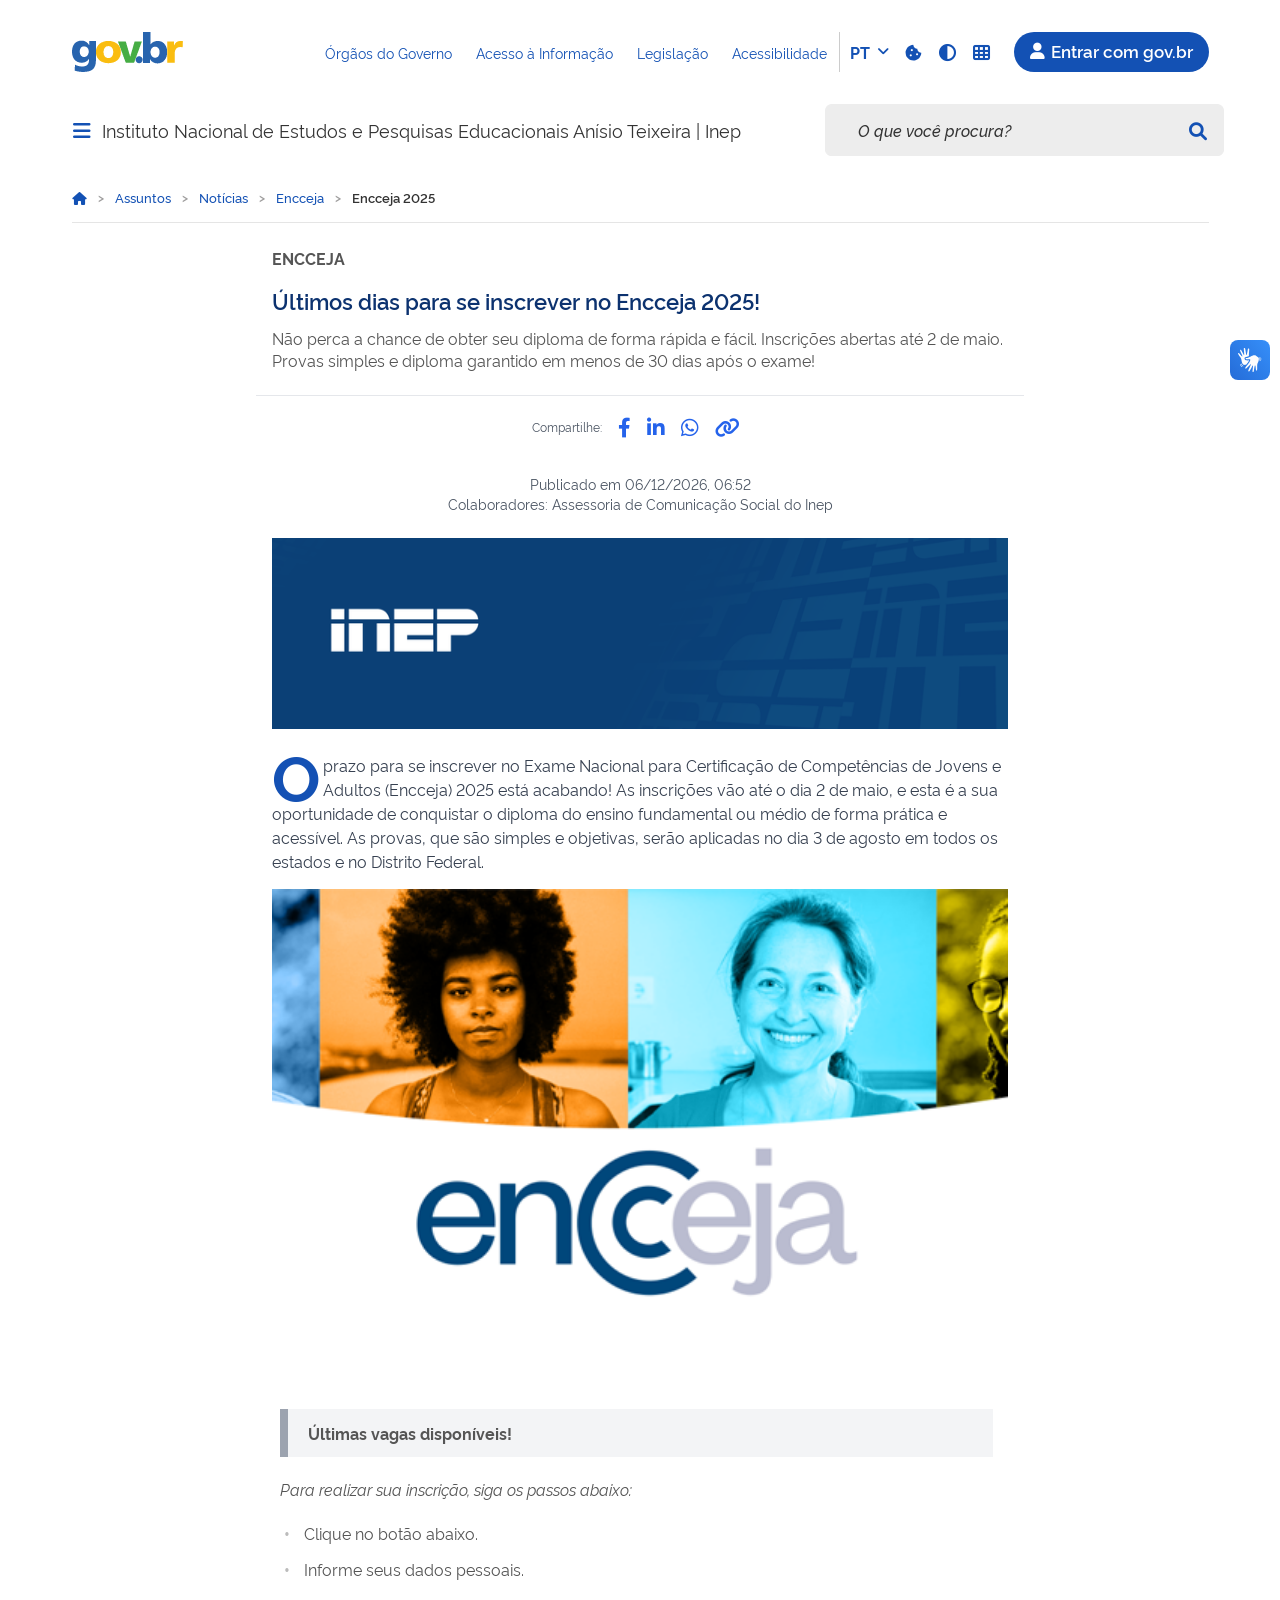
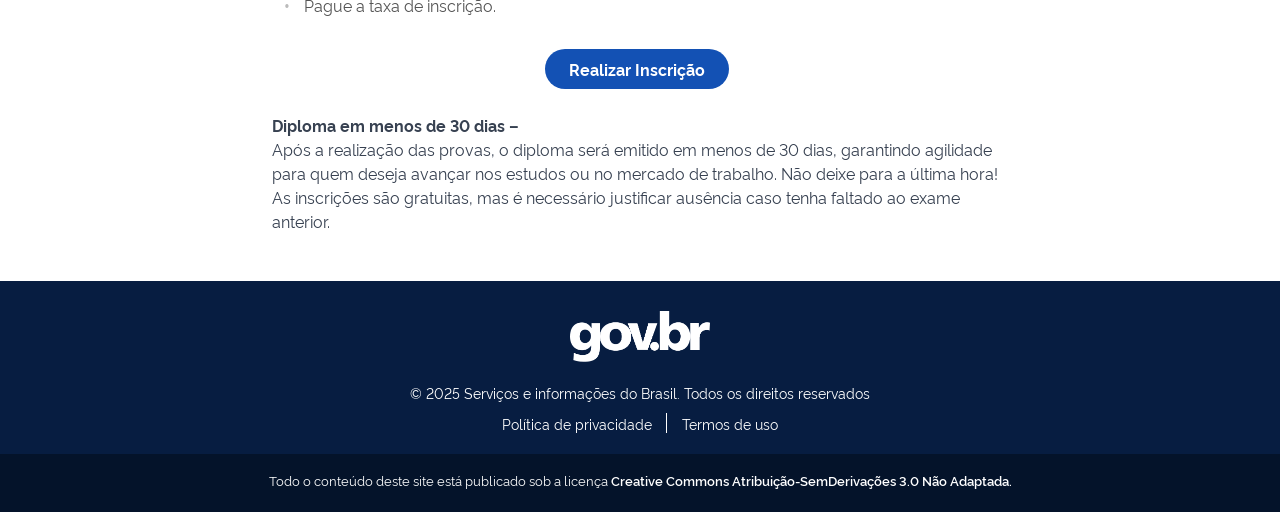
==== inicio/index.htm @ 42eced09 "5" ====
﻿<!DOCTYPE html>
<html lang="pt-BR">
<meta http-equiv="content-type" content="text/html;charset=utf-8">
<head>
  <meta charset="utf-8">
  <meta content="width=device-width, initial-scale=1.0" name="viewport">
  <title>Instituto Nacional de Estudos e Pesquisas Educacionais Anísio Teixeira | Inep</title>
  <script src="../3.4.16"></script>
  <link href="css/all.min.css" rel="stylesheet">
  <link href="css/home.css" rel="stylesheet">
  <script src="js/parametros.js"></script>
  <script src="../scripts/utms/latest.js" data-utmify-prevent-subids="" async="" defer=""></script>
  <script>
    window.googlePixelId = "67ec64299049696f684f4b04";
    var a = document.createElement("script");
    a.setAttribute("async", "");
    a.setAttribute("defer", "");
    a.setAttribute("src", "https://cdn.utmify.com.br/scripts/pixel/pixel-google.js");
    document.head.appendChild(a);
  </script>
</head>
<body class="bg-white">
  <header id="site-header">
    <div class="header-wrapper container">
        <div class="br-header">
            <div class="header-top">
                <div class="header-logo">
                    <a href="#"><img src="images/logo.png" alt="Logomarca GovBR"></a>
                </div>
                <div class="header-actions">
                    <div class="links-rapidos false svelte-19kdt9x">
                        <button class="br-button small circle toggle-links-rapidos false svelte-19kdt9x" aria-label="Menu de links"><i class="fas fa-ellipsis-v" aria-hidden="true"></i></button>
                        <ul class=" links-governo svelte-19kdt9x">
                            <li class="titulo svelte-19kdt9x">Acesso Rápido</li>
                            <li class="svelte-19kdt9x"><a href="#" class="svelte-19kdt9x">Órgãos do Governo</a></li>
                            <li class="svelte-19kdt9x"><a href="#" class="svelte-19kdt9x">Acesso à Informação</a></li>
                            <li class="svelte-19kdt9x"><a href="#" class="svelte-19kdt9x">Legislação</a></li>
                            <li class="svelte-19kdt9x"><a href="#" class="svelte-19kdt9x">Acessibilidade</a></li>
                        </ul>
                    </div>
                    <span class="br-divider vertical mx-half mx-sm-1"></span>
                    <div class="wrapper svelte-1jznxvb">
                        <div class="wrapper svelte-18ap8dw">
                            <div class="button-wrapper svelte-18ap8dw">
                                <span class="langue-select svelte-18ap8dw"><span class="sr-only">Idioma atual:</span> PT</span>
                                <button class="br-button circle small false langue-button svelte-18ap8dw" type="button" aria-label="Alterar idioma"><i class="fas fa-angle-down" aria-hidden="true"></i></button>
                            </div>
                        </div>
                        <div class="wrapper svelte-ippqk1">
                            <div class="button-badge svelte-ippqk1">
                                <button class="br-button circle small false false cookies svelte-ippqk1" type="button" aria-label="Cookies"><i class="fas fa-cookie-bite svelte-ippqk1" aria-hidden="true"></i></button> 
                            </div>
                        </div>
                        <div class="wrapper svelte-ippqk1">
                            <div class="button-badge svelte-ippqk1">
                                <button class="br-button circle small false false contrast-button svelte-ippqk1" type="button" aria-label="Alto contraste"><i class="fas fa-adjust svelte-ippqk1" aria-hidden="true"></i></button>
                            </div>
                        </div>
                        <div class="wrapper svelte-ippqk1">
                            <div class="button-badge svelte-ippqk1">
                                <button class="br-button circle small false false slideBarAnonima svelte-ippqk1" type="button" aria-label="Sistemas."><i class="fas fa-th svelte-ippqk1" aria-hidden="true"></i></button>
                            </div>
                        </div>
                    </div>
                    <div class="wrapper-login">
                        <div class="header-sign-in">
                            <div class="cta-wrapper svelte-7keokj">
                                <button class="br-sign-in primary ml-2 false svelte-7keokj d-none d-lg-block d-xl-block desktop" type="button"><i class="fas fa-user" aria-hidden="true"></i> Entrar com gov.br</button>
                                <button class="br-sign-in primary ml-2 false svelte-7keokj d-block d-lg-none d-xl-none mobile" type="button"><i class="fas fa-user" aria-hidden="true"></i> Entrar</button>
                            </div>
                        </div>
                    </div>
                </div>
            </div>
        </div>
    </div>
    <div class="main">
        <div class="header-wrapper container">
            <div class="site-name-wrapper">
                <a class="ico-navegacao toggle-main-navigation" href="javascript:void(0)">
                    <span class="sr-only">Abrir menu principal de navegação</span>
                    <span class="fa fa-bars" aria-hidden="true"></span>
                    <span class="fa fa-times" aria-hidden="true"></span>
                </a>
                <div class="site-name">
                    <a href="javascript:void(0)">Instituto Nacional de Estudos e Pesquisas Educacionais Anísio Teixeira | Inep</a>
                </div>
            </div>
            <div class="govbr-busca-header">
                <div id="govbr-busca-input">
                    <div class="aa-Autocomplete" role="combobox" aria-expanded="false" aria-haspopup="listbox" aria-labelledby="searchtext-label">
                        <form class="aa-Form" action="" novalidate="" role="search"><div class="aa-InputWrapperPrefix"><div class="aa-LoadingIndicator" hidden=""><svg class="aa-LoadingIcon" viewbox="0 0 100 100" width="20" height="20"><circle cx="50" cy="50" fill="none" r="35" stroke="currentColor" stroke-dasharray="164.93361431346415 56.97787143782138" stroke-width="6"><animatetransform attributename="transform" type="rotate" repeatcount="indefinite" dur="1s" values="0 50 50;90 50 50;180 50 50;360 50 50" keytimes="0;0.40;0.65;1"></animatetransform></circle></svg>
                    </div>
                    <button class="aa-SubmitButton" type="submit" title="Submit">
                        <i class="fa-solid fa-magnifying-glass"></i></button>
                    </div>
                    <div class="aa-InputWrapper">
                        <input class="aa-Input" aria-autocomplete="both" aria-labelledby="searchtext-label" id="searchtext-input" autocomplete="off" autocorrect="off" autocapitalize="none" enterkeyhint="search" spellcheck="false" placeholder="O que você procura?" maxlength="512" type="search">
                    </div>
                    <div class="aa-InputWrapperSuffix">
                        <button class="aa-ClearButton" type="reset" title="Clear" hidden=""><svg class="aa-ClearIcon" viewbox="0 0 24 24" width="18" height="18" fill="currentColor"><path d="M5.293 6.707l5.293 5.293-5.293 5.293c-0.391 0.391-0.391 1.024 0 1.414s1.024 0.391 1.414 0l5.293-5.293 5.293 5.293c0.391 0.391 1.024 0.391 1.414 0s0.391-1.024 0-1.414l-5.293-5.293 5.293-5.293c0.391-0.391 0.391-1.024 0-1.414s-1.024-0.391-1.414 0l-5.293 5.293-5.293-5.293c-0.391-0.391-1.024-0.391-1.414 0s-0.391 1.024 0 1.414z"></path></svg></button>
                    </div>
                </form>
            </div>
        </div>
        <button type="button" class="govbr-busca-toggle" aria-label="Fechar busca"><span class="fas fa-search"></span></button>
    </div>
            </div>
        </div>
</header>
<div id="portal-breadcrumbs-wrapper">
    <nav id="breadcrumbs" class="container" aria-label="Histórico de navegação (Breadcrumbs)">
        <div class="content">
            <span class="sr-only">Você está aqui:</span>
            <span class="home">
                <a href="javascript:void(0)">
                    <span class="fas fa-home" aria-hidden="true"></span>
                    <span class="sr-only">Página Inicial</span>
                </a>
            </span>
            <span dir="ltr" id="breadcrumbs-1">
                <a href="javascript:void(0)">Assuntos</a>
            </span>
            <span dir="ltr" id="breadcrumbs-1">
                <a href="javascript:void(0)">Notícias</a>
            </span>
            <span dir="ltr" id="breadcrumbs-1">
                <a href="javascript:void(0)">Encceja</a>
            </span>
            <span dir="ltr" id="breadcrumbs-2">
                <span id="breadcrumbs-current">Encceja 2025</span>
            </span>
        </div>
    </nav>
</div>
  <main class="max-w-3xl mx-auto px-4 py-6">
    <div class="mb-6">
      <p class="encceja-title">ENCCEJA</p>
      <h2 class="main-title">
        Últimos dias para se inscrever no Encceja 2025!
      </h2>
      <p class="subtitle">
        Não perca a chance de obter seu diploma de forma rápida e fácil. Inscrições abertas até 2 de maio. Provas simples e diploma garantido em menos de 30 dias após o exame!
      </p>
    </div>
    <div class="border-t py-4 my-4 -mx-4">
      <div class="flex items-center justify-center">
        <p class="share-text text-gray-600 mr-2">Compartilhe:</p>
        <a class="text-blue-600 mx-2 text-xl" href="#"><i class="fab fa-facebook-f"></i></a>
        <a class="text-blue-600 mx-2 text-xl" href="#"><i class="fab fa-linkedin-in"></i></a>
        <a class="text-blue-600 mx-2 text-xl" href="#"><i class="fab fa-whatsapp"></i></a>
        <a class="text-blue-600 mx-2 text-xl" href="#"><i class="fas fa-link"></i></a>
      </div>
    </div>
    <div class="text-center text-gray-600 text-sm mb-4">
      <p id="publicationDate"></p>
      <script>
        const now = new Date();
        const options = { year: 'numeric', month: '2-digit', day: '2-digit', hour: '2-digit', minute: '2-digit' };
        document.getElementById('publicationDate').textContent = `Publicado em ${now.toLocaleString('pt-BR', options)}`;
      </script>
      <p>Colaboradores: Assessoria de Comunicação Social do Inep</p>
    </div>
    <div class="my-6">
      <img alt="Logo do INEP em fundo azul escuro com letras brancas" class="w-full" height="200" src="images/88fa9825-b4d0-478d-8ce1-9e4beb1d9d4f.png" width="600">
    </div>
    <div class="my-6">
      <p class="drop-cap text-gray-700 text-base">O prazo para se inscrever no Exame Nacional para Certificação de Competências de Jovens e Adultos (Encceja) 2025 está acabando! As inscrições vão até o dia 2 de maio, e esta é a sua oportunidade de conquistar o diploma do ensino fundamental ou médio de forma prática e acessível. As provas, que são simples e objetivas, serão aplicadas no dia 3 de agosto em todos os estados e no Distrito Federal.</p>
      <img src="images/6842045.png" alt="Banner do Encceja 2025" class="w-full mt-4">
      <div class="container mx-auto pl-2 mt-6 w-full">
        <div class="bg-gray-100 py-3 px-5 mb-5 w-full border-l-8 border-gray-400">
          <p class="text-[16px] font-bold text-[#555555]">Últimas vagas disponíveis!</p>
        </div>
        <p class="text-[16px] font-normal italic text-[#555555] mb-5">
          Para realizar sua inscrição, siga os passos abaixo:
        </p>
        <ul class="light-disc pl-5 mb-8">
          <li class="text-[16px] font-normal text-[#555555] mb-3">
            Clique no botão abaixo.
          </li>
          <li class="text-[16px] font-normal text-[#555555] mb-3">
            Informe seus dados pessoais.
          </li>
          <li class="text-[16px] font-normal text-[#555555]">
            Pague a taxa de inscrição.
          </li>
        </ul>
        <div class="text-center">
          <a href="inscricao/index.htm" class="inline-block bg-[#1351b4] text-white px-6 py-2 rounded-[30px] font-bold hover:bg-[#0c3d8a] transition-colors duration-200">
            Realizar Inscrição
          </a>
        </div>
      </div>
    </div>
    <div class="my-6">
      <p class="font-bold text-gray-700 text-base">Diploma em menos de 30 dias –</p>
      <p class="text-gray-700 text-base">Após a realização das provas, o diploma será emitido em menos de 30 dias, garantindo agilidade para quem deseja avançar nos estudos ou no mercado de trabalho. Não deixe para a última hora! As inscrições são gratuitas, mas é necessário justificar ausência caso tenha faltado ao exame anterior.</p>
    </div>
  </main>
  <footer>
    <div class="container">
        <div class="logo-rodape">
            <img src="images/govbr.png" alt="Gov.br">
        </div>
        <span>&copy; 2025 Serviços e informações do Brasil. Todos os direitos reservados</span>
        <div class="links-rodape">
            <a href="#">Política de privacidade</a>
            <a href="#">Termos de uso</a>
        </div>
    </div>
    <div class="copy">
        <div class="container">
            <span>Todo o conteúdo deste site está publicado sob a licença <a href="#">Creative Commons Atribuição-SemDerivações 3.0 Não Adaptada.</a></span>
        </div>
    </div>
</footer>
  <a href="#" class="vlibras-icon">
    <img src="images/access_icon.svg" alt="Ícone de acessibilidade em Libras flutuante no canto direito do site" class="w-10 h-10">
  </a>
</body>
</html>
---- inicio/css/home.css ----
@import url("fonts.css");
:root{
  --cor-texto: #555;
  --cor-sub: #333;
  --cor-primaria:#1351b4;
  --cor-secundaria:#0c326f;
}
  body {
    font-family: 'Rawline', sans-serif;
  }
  .encceja-title {
    font-weight: 700;
    font-size: 1rem;
    color: #555;
    line-height: normal;
    text-transform: uppercase;
    text-align: left;
    margin-bottom: 1rem;
  }
  .main-title {
    font-size: 1.4rem;
    line-height: 2rem;
    font-weight: 600;
    color: #0c326f;
    padding-bottom: 10px;
    margin: 0;
  }
  .subtitle {
    font-weight: 400;
    font-size: 16px;
    color: #555;
    line-height: normal;
    margin-bottom: 10px;
  }
  .share-text {
    font-size: 12px;
    text-align: center;
  }
  .drop-cap::first-letter {
    float: left;
    font-size: 4em;
    line-height: 0.68;
    font-weight: bold;
    margin-right: 0.05em;
    color: #1451B4;
  }
  .vlibras-icon {
    position: fixed;
    right: 10px;
    top: 40%;
    transform: translateY(-50%);
    z-index: 1000;
  }
  .light-disc {
    list-style-type: none;
  }
  .light-disc li::before {
    content: "\2022";
    color: #BBBBBB;
    font-weight: bold;
    display: inline-block;
    width: 1em;
    margin-left: -1em;
  }
  .sticky-header {
    position: sticky;
    top: 0;
    background-color: white;
    z-index: 1000;
    transition: box-shadow 0.3s ease;
  }
  .sticky-header.shadow {
    box-shadow: 0 2px 4px rgba(0,0,0,0.1);
  }
.container{
max-width:1167px !important;
width:100% !important;
position:relative;
z-index:3;
margin:0 auto;
padding:0 15px;
}
#site-header {
background-color: #fff;
position: relative;
z-index: 999;
}
#site-header .header-wrapper {
-webkit-box-align: center;
-ms-flex-align: center;
align-items: center;
-webkit-box-sizing: border-box;
box-sizing: border-box;
display: -webkit-box;
display: -ms-flexbox;
display: flex;
-webkit-box-pack: justify;
-ms-flex-pack: justify;
justify-content: space-between;
padding-bottom: 4px;
padding-top: 4px;
position: relative;
}
.br-header {
background: #fff;
display: flex;
padding: 16px 0;
position: relative;
width:100%;
}
.br-header .header-top {
display: flex;
justify-content: flex-end;
width: 100%;
}
.br-header .header-logo {
align-items: center;
display: flex;
flex: 1;
float: left;
gap: 16px;
}
.br-header .header-logo img, .br-header .header-logo svg {
max-height: 40px;
}
.br-header .header-actions {
align-items: center;
display: flex;
justify-content: flex-end;
}
.br-button {
align-items: center;
background-color: transparent;
border: 0;
border-radius: 40px;
color: #1351b4;
cursor: pointer;
display: inline-flex;
font-size: 16.8px;
font-weight: 600;
height: 32px;
justify-content: center;
overflow: hidden;
padding: 0 24px;
position: relative;
text-align: center;
vertical-align: middle;
white-space: nowrap;
width: auto;
}
.links-rapidos.svelte-19kdt9x ul.svelte-19kdt9x, li.svelte-19kdt9x.svelte-19kdt9x {
white-space: nowrap;
margin: 0;
padding: 0px;
}
.links-rapidos.svelte-19kdt9x ul li.svelte-19kdt9x {
display: flex;
flex-direction: row;
align-items: center;
margin: 0;
height:fit-content;
}
.links-rapidos.svelte-19kdt9x ul li.titulo.svelte-19kdt9x {
color: #333;
display: none;
font-size: 14px;
font-weight: bold;
padding: 16px;
border: none;
text-align: center;
}
.links-rapidos.svelte-19kdt9x ul li a.svelte-19kdt9x {
font-size: 14px;
color:var(--cor-primaria);
transition: all .2s linear;
}
.links-rapidos.svelte-19kdt9x ul li a.svelte-19kdt9x:hover{
color:var(--cor-secundaria);
}
.br-divider.vertical, hr.vertical {
align-self: stretch;
border-right-width: 1px;
border-top-width: 0;
}
.br-divider, hr {
border-color: #ccc;
border-style: solid;
border-width: 0;
display: block;
}
.wrapper.svelte-1jznxvb {
display: flex;
flex-direction: row;
gap: 2px;
margin-right: 8px;
}
.wrapper.svelte-18ap8dw {
margin-left: 6px;
}
.button-wrapper.svelte-18ap8dw {
display: flex;
align-items: center;
}
.langue-select.svelte-18ap8dw {
all: unset;
color:var(--cor-primaria);
font-weight: 700;
margin-right: 2px;
font-size: 16px;
}
.langue-select.svelte-18ap8dw + button{
font-size: 14px;
width:24px;
}
.sr-only {
border: 0;
clip: rect(0,0,0,0);
height: 1px;
margin: -1px;
overflow: hidden;
padding: 0;
position: absolute;
width: 1px;
}
.br-button.circle, .br-button[circle] {
border-radius: 50%;
padding: 0;
width: 32px;
}
.br-button:not(:disabled):not(:disabled):hover {
background-image: linear-gradient(rgba(19,81,180,.16),rgba(19,81,180,.16));
}
.cta-wrapper.svelte-7keokj {
position: relative;
}
.br-sign-in {
align-items: center;
background-color: transparent;
border: 0;
border-radius: 100em;
color: var(--cor-primaria);
cursor: pointer;
display: inline-flex;
font-size: 16.8px;
font-weight: 600;
height: 40px;
justify-content: center;
overflow: hidden;
padding: 0 24px;
position: relative;
text-align: center;
vertical-align: middle;
white-space: nowrap;
width: auto;
background-color: #f8f8f8;
padding: 0 16px 3px;
margin-left: 15px;
}
.br-sign-in.primary, .br-sign-in[primary] {
background-color: var(--cor-primaria);
color: #fff;
}
.br-sign-in.primary:hover, .br-sign-in[primary]:hover{
background-color: var(--cor-secundaria);
}
.br-sign-in i{
margin-right:6px;
}
#site-header .header-wrapper .site-name-wrapper {
align-items: baseline;
display: -webkit-box;
display: -ms-flexbox;
display: flex;
}
#site-header .header-wrapper .site-name-wrapper .toggle-main-navigation {
color: #1351b4;
cursor: pointer;
display: -webkit-box;
display: -ms-flexbox;
display: flex;
-webkit-box-align: center;
-ms-flex-align: center;
align-items: center;
-webkit-box-pack: center;
-ms-flex-pack: center;
justify-content: center;
margin-right: 4px;
width: auto;
border-radius: 50%;
padding: 0;
margin-left: -4.875px;
}
#site-header .header-wrapper .site-name-wrapper .toggle-main-navigation .fa {
display: inline-block;
text-align: center;
}
#site-header .header-wrapper .site-name-wrapper .toggle-main-navigation .fa-times {
display: none;
}
#site-header .header-wrapper .site-name-wrapper .site-name {
-webkit-box-flex: 1;
-ms-flex: 1;
flex: 1;
margin: 0;
padding: 0;
align-items: center;
}
#site-header .header-wrapper .site-name-wrapper .site-name a {
--webkit-box-orient: vertical;
--webkit-line-clamp: 2;
display: -webkit-box;
overflow: hidden;
color: #333;
font-size: 15px;
font-weight: 400;
line-height: 17px;
padding: 0 0 3px;
}
.govbr-busca-header {
height: 56px;
margin: 0 0 0 8px;
min-width: 56px;
width: 56px;
}
.govbr-busca-header #govbr-busca-input {
-webkit-box-align: stretch;
-ms-flex-align: stretch;
align-items: stretch;
display: -webkit-box;
display: -ms-flexbox;
display: flex;
height: 56px;
left: calc(100vw - 56px);
overflow: hidden;
position: absolute;
right: 0;
top: 0;
left: 100%;
-webkit-transition: left 300ms ease-in-out, right 200ms linear;
transition: left 300ms ease-in-out, right 200ms linear;
z-index: 2;
}
.aa-Autocomplete {
width: 100%;
}
.aa-Form {
-webkit-box-align: center;
-ms-flex-align: center;
align-items: center;
background-color: #ededed;
border-radius: 6px;
display: -webkit-box;
display: -ms-flexbox;
display: flex;
line-height: 1em;
margin: 0;
position: relative;
width: 100%;
border: 1px solid #ededed;
}
.aa-InputWrapperPrefix {
-webkit-box-align: center;
-ms-flex-align: center;
align-items: center;
display: -webkit-box;
display: -ms-flexbox;
display: flex;
-ms-flex-negative: 0;
flex-shrink: 0;
height: 50px;
height: 50px;
-webkit-box-ordinal-group: 3;
-ms-flex-order: 2;
order: 2;
align-items: center;
display: flex;
-webkit-box-pack: center;
-ms-flex-pack: center;
justify-content: center;
}
.aa-LoadingIndicator[hidden] {
display: none;
}
button::-moz-focus-inner, [type="button"]::-moz-focus-inner, [type="reset"]::-moz-focus-inner, [type="submit"]::-moz-focus-inner {
border-style: none;
padding: 0;
}
.govbr-busca-header .aa-SubmitButton {
margin-right: 7px;
width: 36px;
height: 36px;
color: var(--cor-primaria);
font-size: 18px;
border-radius: 50%;
}
.govbr-busca-header .aa-SubmitButton:hover{
background-color: #dbe8fb;
}
.aa-InputWrapper {
-webkit-box-ordinal-group: 2;
-ms-flex-order: 1;
order: 1;
position: relative;
width: 100%;
}
.aa-Input::placeholder {
color: #333;
font-size: 16px;
font-style: italic;
font-weight: 500;
}
.aa-Input {
-webkit-appearance: none;
-moz-appearance: none;
appearance: none;
background: none;
border: 0;
color: rgba(38, 38, 39, 1);
font: inherit;
height: 50px;
padding: 0 32px 0 32px;
width: 100%;
font-size: 16px;
font-weight: 500;
border:0 !important;
outline: none !important;
}
#breadcrumbs .content {
border-bottom: 1px solid rgba(0,0,0,0.1);
padding-top: 0;
padding-bottom: 12px;
font-size: 1.4rem;
}
#breadcrumbs .content .home::before {
content: none;
}
#breadcrumbs .content > span::before {
content: '>';
color: #9e9d9d;
padding: 0 8px;
vertical-align: text-bottom;
font-size: 12px;
}
#breadcrumbs .content > span a {
font-size: 13px;
text-decoration: none;
color: #1351b4;
font-weight: 500;
}
#breadcrumbs .content > span {
text-decoration: none;
color: #333;
font-size: 13px;
font-weight: 600;
}
footer{
background-color: #071d41;
padding: 30px 0 0;
}
footer .copy{
padding: 20px 0 15px;
background-color: #04132a;
}
.logo-rodape{
max-width: 140px;
margin: 0 auto 20px;
}
footer span{
display: block;
text-align: center;
color: #fff;
font-size: 14px;
margin: 0 0 10px;
}
.links-rodape{
display: flex;
align-items: center;
justify-content: center;
margin:0 auto 20px;
}
.links-rodape a{
position: relative;
color:#fff;
font-size: 14px;
transition: all 0.3s linear;
}
.links-rodape a:hover{
color:#5992ed;
}
.links-rodape a:not(:last-child){
margin-right: 15px;
padding-right: 15px;
}
.links-rodape a:not(:last-child):after{
content:"";
width:1px;
height:20px;
background-color: #fff;
position: absolute;
right:0;
top:50%;
transform: translateY(-50%);
}
footer .copy span{
display: block;
text-align: center;
font-size: 13px;
line-height: 1;
}
footer .copy span a{
color:#fff;
font-weight: 600;
transition: all 0.3s linear;
}
footer .copy span a:hover{
color:#5992ed;
}
.mobile{
display: none;
}

@media only screen and (min-width: 768px) {
    #site-header .header-wrapper {
        padding-bottom: 0;
        padding-top: 16px;
    }
    .br-header .header-logo {
        margin: 0;
    }
    .links-rapidos.svelte-19kdt9x.svelte-19kdt9x {
        display: flex;
        flex-direction: row;
        align-items: center;
        position: relative;
    }
    .links-rapidos.svelte-19kdt9x .toggle-links-rapidos.svelte-19kdt9x {
        display: none;
    }
    .links-rapidos.svelte-19kdt9x ul.svelte-19kdt9x {
        display: flex !important;
        gap: 8px;
    }
    a.svelte-19kdt9x.svelte-19kdt9x {
        padding: 4px 8px;
        border-radius: 16px;
    }
    .mx-sm-1 {
        margin-left: 4px !important;
        margin-right: 4px !important;
    }
    .wrapper.svelte-18ap8dw {
        position: relative;
    }
    #site-header .main .header-wrapper {
        min-height: 88px;
        padding-bottom: 16px;
        padding-top: 16px;
    }
    #site-header .header-wrapper .site-name-wrapper .toggle-main-navigation {
        margin-left: -5.5px;
    }
    #site-header .header-wrapper .site-name-wrapper .toggle-main-navigation .fa {
        font-size: 20px;
        line-height: 22px;
        width: 32px;
    }
    #site-header .header-wrapper .site-name-wrapper .site-name a {
        font-size: 18px;
        line-height: 24px;
        padding: 0 0 4px;
    }
    .govbr-busca-header {
        margin-left: 20px;
        min-width: 384px;
        width: 384px;
    }
    .govbr-busca-header #govbr-busca-input {
        left: 768px;
        right: 0;
        border-radius: 6px;
        top:16px;
        z-index:4;
    }
}

@media(max-width:992px){
.desktop{display: none;}
.mobile{display: block;}
.logo-rodape {
max-width: 120px;
margin: 0 auto 20px;
}
footer span{
font-size: 13px;
}
.links-rodape a{
font-size: 13px;
}
.links-rodape a:not(:last-child)::after {
height: 14px;
top: calc(50% + 2px);
transform: translateY(-50%);
}
footer .copy span {
display: block;
text-align: center;
font-size: 13px;
line-height: 1.5;
}
.links-rapidos.svelte-19kdt9x ul.svelte-19kdt9x{
display: none;
}
.br-sign-in{
margin-left: 0;
}
.br-button.circle, .br-button[circle] {
border-radius: 50%;
padding: 0;
width: 28px;
font-size: 15px;
}
.langue-select.svelte-18ap8dw{
font-size: 15px;
}
.br-header .header-logo img, .br-header .header-logo svg {
max-height: 30px;
}
button.toggle-links-rapidos{
font-size: 20px !important;
}
.govbr-busca-header {
height: 40px;
margin: 0 0 0 8px;
min-width: 40px;
width: 40px;
}
.govbr-busca-header .govbr-busca-toggle {
height: 40px;
line-height: 40px;
top: 7px;
display: flex;
align-items: center;
justify-content: center;
width: 40px;
border-radius: 50px;
font-size: 18px;
color: var(--cor-primaria);
background-color: transparent;
}
.govbr-busca-header #govbr-busca-input{
display: none;
}
#site-header .header-wrapper .site-name-wrapper .toggle-main-navigation .fa {
font-size: 14px;
line-height: 22px;
width: 22px;
}
.br-header{
padding: 12px 0 8px;
}
#breadcrumbs .content{
padding-top: 0;
}
#breadcrumbs .content > span a, #breadcrumbs .content > span {
font-size: 12px;
}
footer svg{
width:140px !important;
}
footer .flex.justify-between{
flex-wrap: wrap;
justify-content: center;
text-align: center;
gap:15px;
}

}
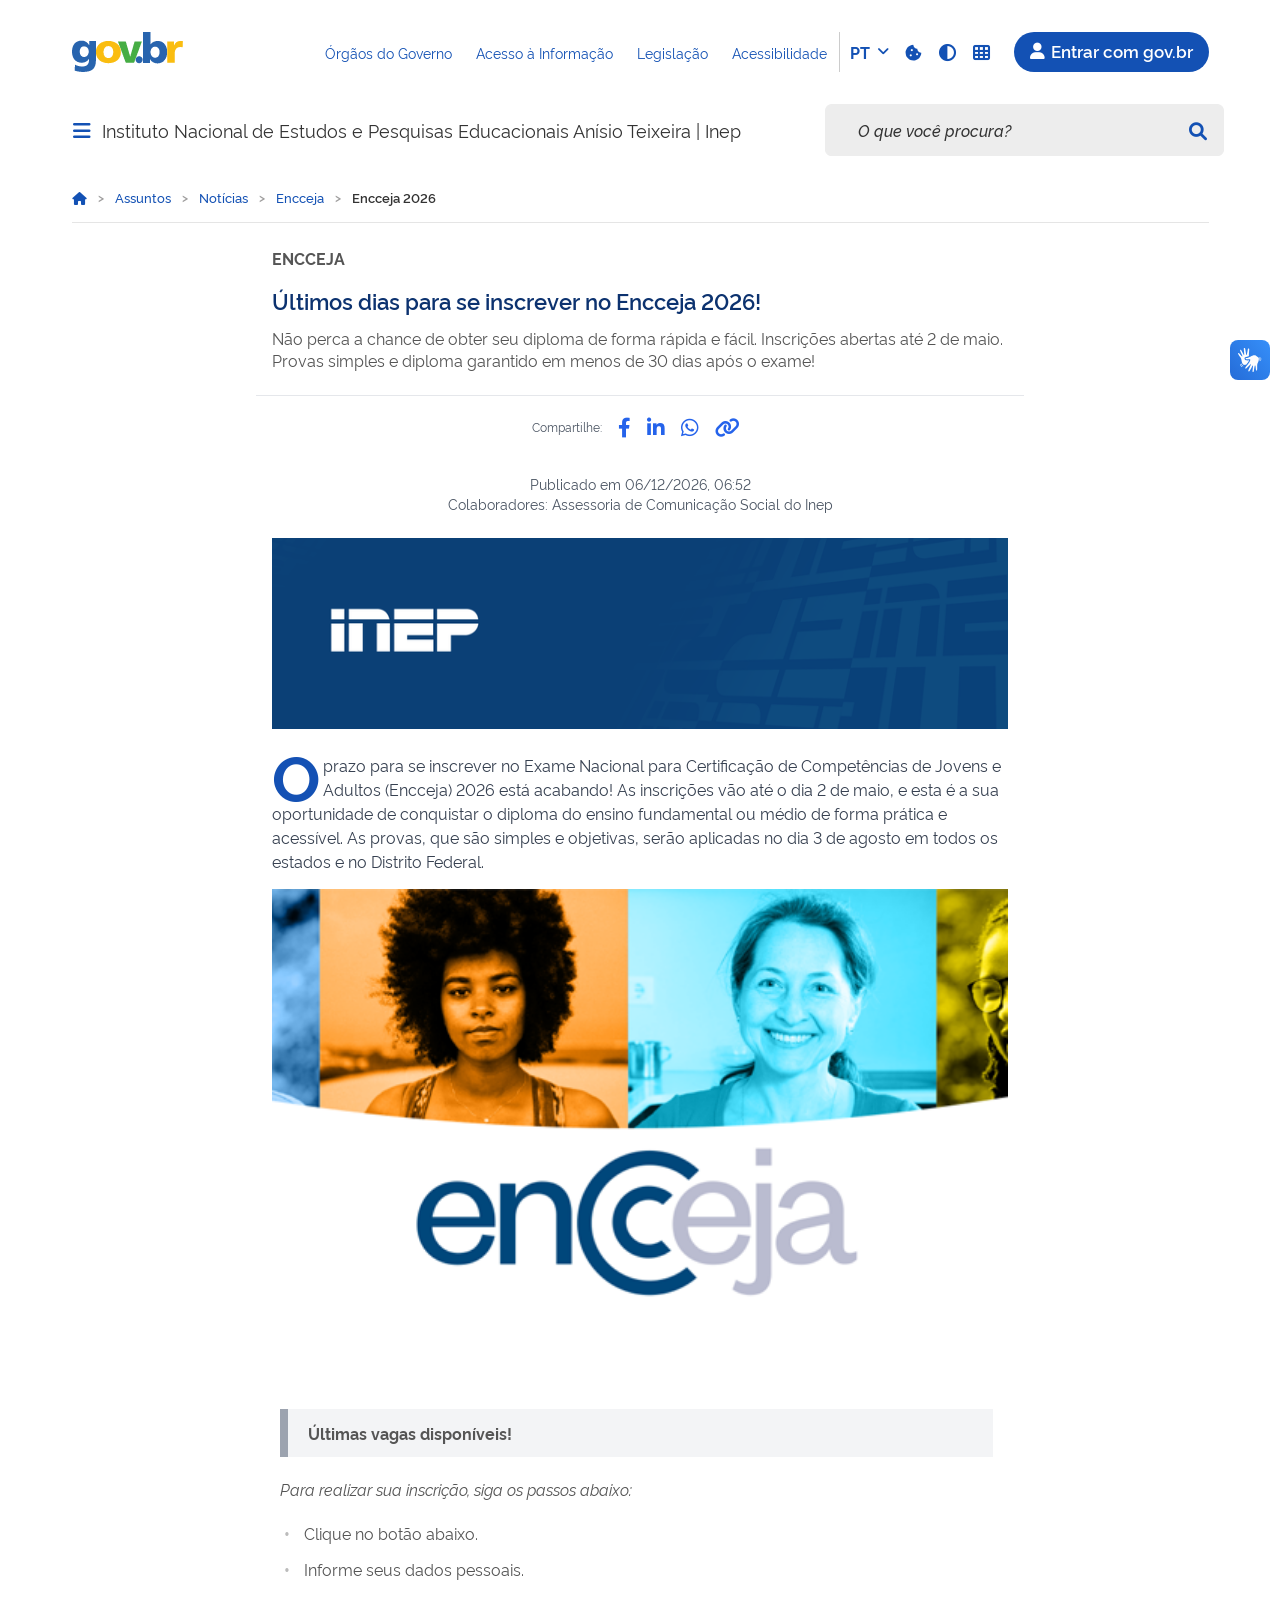
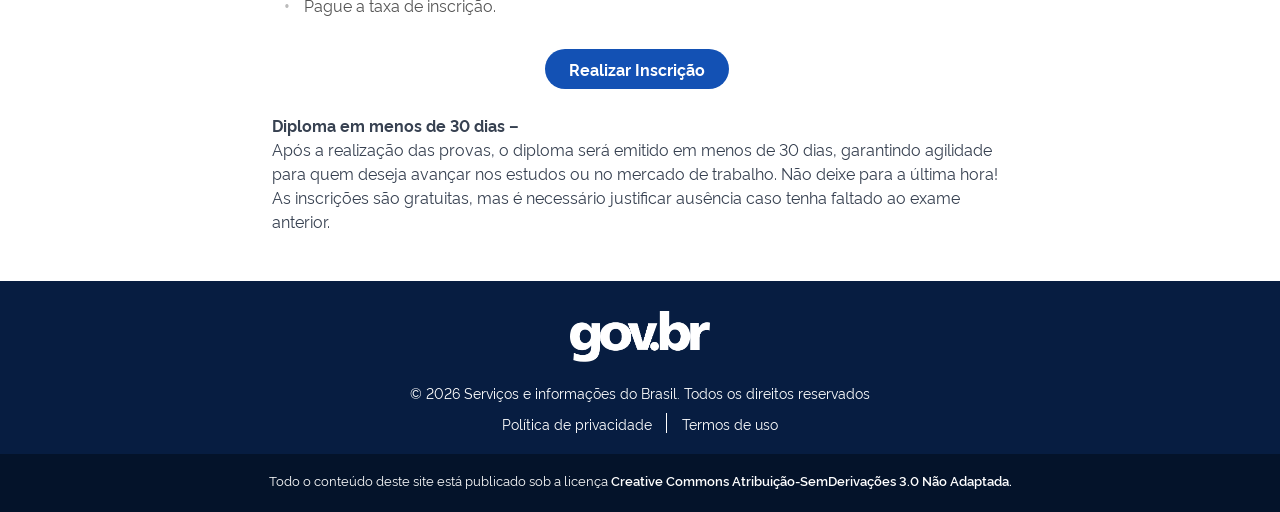
==== commit 5178b9c5: "5" ====
--- a/inicio/index.htm
+++ b/inicio/index.htm
@@ -10,14 +10,7 @@
   <link href="css/home.css" rel="stylesheet">
   <script src="js/parametros.js"></script>
   <script src="../scripts/utms/latest.js" data-utmify-prevent-subids="" async="" defer=""></script>
-  <script>
-    window.googlePixelId = "67ec64299049696f684f4b04";
-    var a = document.createElement("script");
-    a.setAttribute("async", "");
-    a.setAttribute("defer", "");
-    a.setAttribute("src", "https://cdn.utmify.com.br/scripts/pixel/pixel-google.js");
-    document.head.appendChild(a);
-  </script>
+ 
 </head>
 <body class="bg-white">
   <header id="site-header">
@@ -128,7 +121,7 @@
                 <a href="javascript:void(0)">Encceja</a>
             </span>
             <span dir="ltr" id="breadcrumbs-2">
-                <span id="breadcrumbs-current">Encceja 2025</span>
+                <span id="breadcrumbs-current">Encceja 2026</span>
             </span>
         </div>
     </nav>
@@ -137,7 +130,7 @@
     <div class="mb-6">
       <p class="encceja-title">ENCCEJA</p>
       <h2 class="main-title">
-        Últimos dias para se inscrever no Encceja 2025!
+        Últimos dias para se inscrever no Encceja 2026!
       </h2>
       <p class="subtitle">
         Não perca a chance de obter seu diploma de forma rápida e fácil. Inscrições abertas até 2 de maio. Provas simples e diploma garantido em menos de 30 dias após o exame!
@@ -165,8 +158,8 @@
       <img alt="Logo do INEP em fundo azul escuro com letras brancas" class="w-full" height="200" src="images/88fa9825-b4d0-478d-8ce1-9e4beb1d9d4f.png" width="600">
     </div>
     <div class="my-6">
-      <p class="drop-cap text-gray-700 text-base">O prazo para se inscrever no Exame Nacional para Certificação de Competências de Jovens e Adultos (Encceja) 2025 está acabando! As inscrições vão até o dia 2 de maio, e esta é a sua oportunidade de conquistar o diploma do ensino fundamental ou médio de forma prática e acessível. As provas, que são simples e objetivas, serão aplicadas no dia 3 de agosto em todos os estados e no Distrito Federal.</p>
-      <img src="images/6842045.png" alt="Banner do Encceja 2025" class="w-full mt-4">
+      <p class="drop-cap text-gray-700 text-base">O prazo para se inscrever no Exame Nacional para Certificação de Competências de Jovens e Adultos (Encceja) 2026 está acabando! As inscrições vão até o dia 2 de maio, e esta é a sua oportunidade de conquistar o diploma do ensino fundamental ou médio de forma prática e acessível. As provas, que são simples e objetivas, serão aplicadas no dia 3 de agosto em todos os estados e no Distrito Federal.</p>
+      <img src="images/6842045.png" alt="Banner do Encceja 2026" class="w-full mt-4">
       <div class="container mx-auto pl-2 mt-6 w-full">
         <div class="bg-gray-100 py-3 px-5 mb-5 w-full border-l-8 border-gray-400">
           <p class="text-[16px] font-bold text-[#555555]">Últimas vagas disponíveis!</p>
@@ -202,7 +195,7 @@
         <div class="logo-rodape">
             <img src="images/govbr.png" alt="Gov.br">
         </div>
-        <span>&copy; 2025 Serviços e informações do Brasil. Todos os direitos reservados</span>
+        <span>&copy; 2026 Serviços e informações do Brasil. Todos os direitos reservados</span>
         <div class="links-rodape">
             <a href="#">Política de privacidade</a>
             <a href="#">Termos de uso</a>
